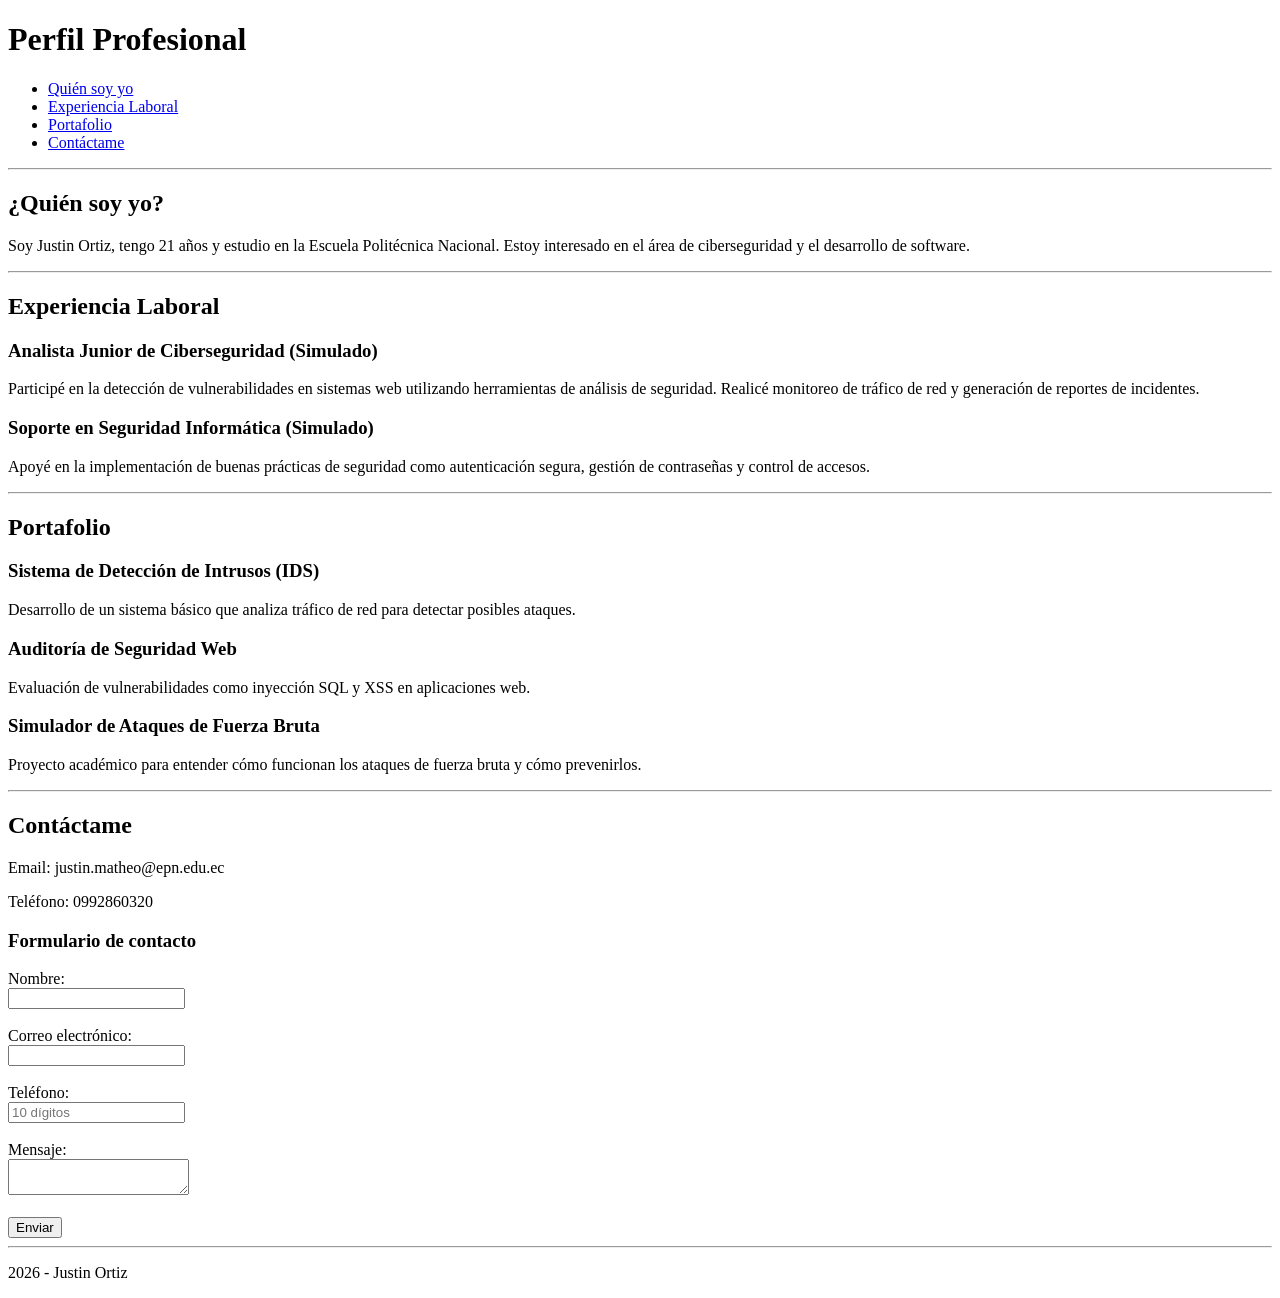
==== index.html @ f40f8153 "Mi web Personal" ====
<!DOCTYPE html>
<html lang="es">
<head>
    <meta charset="UTF-8">
    <title>Perfil Profesional - Justin Ortiz</title>
</head>
<body>

<header>
    <h1>Perfil Profesional</h1>
    <nav>
        <ul>
            <li><a href="#sobre-mi">Quién soy yo</a></li>
            <li><a href="#experiencia">Experiencia Laboral</a></li>
            <li><a href="#portafolio">Portafolio</a></li>
            <li><a href="#contacto">Contáctame</a></li>
        </ul>
    </nav>
</header>

<hr>

<section id="sobre-mi">
    <h2>¿Quién soy yo?</h2>
    <p>
        Soy Justin Ortiz, tengo 21 años y estudio en la Escuela Politécnica Nacional.
        Estoy interesado en el área de ciberseguridad y el desarrollo de software.
    </p>
</section>

<hr>

<section id="experiencia">
    <h2>Experiencia Laboral</h2>
    <article>
        <h3>Analista Junior de Ciberseguridad (Simulado)</h3>
        <p>
            Participé en la detección de vulnerabilidades en sistemas web utilizando herramientas de análisis de seguridad.
            Realicé monitoreo de tráfico de red y generación de reportes de incidentes.
        </p>
    </article>

    <article>
        <h3>Soporte en Seguridad Informática (Simulado)</h3>
        <p>
            Apoyé en la implementación de buenas prácticas de seguridad como autenticación segura,
            gestión de contraseñas y control de accesos.
        </p>
    </article>
</section>

<hr>

<section id="portafolio">
    <h2>Portafolio</h2>

    <article>
        <h3>Sistema de Detección de Intrusos (IDS)</h3>
        <p>
            Desarrollo de un sistema básico que analiza tráfico de red para detectar posibles ataques.
        </p>
    </article>

    <article>
        <h3>Auditoría de Seguridad Web</h3>
        <p>
            Evaluación de vulnerabilidades como inyección SQL y XSS en aplicaciones web.
        </p>
    </article>

    <article>
        <h3>Simulador de Ataques de Fuerza Bruta</h3>
        <p>
            Proyecto académico para entender cómo funcionan los ataques de fuerza bruta y cómo prevenirlos.
        </p>
    </article>

</section>

<hr>

<section id="contacto">
    <h2>Contáctame</h2>

    <p>Email: justin.matheo@epn.edu.ec</p>
    <p>Teléfono: 0992860320</p>

    <h3>Formulario de contacto</h3>

    <form>
        <label for="nombre">Nombre:</label><br>
        <input type="text" id="nombre" name="nombre" required minlength="3"><br><br>

        <label for="email">Correo electrónico:</label><br>
        <input type="email" id="email" name="email" required><br><br>

        <label for="telefono">Teléfono:</label><br>
        <input type="tel" id="telefono" name="telefono" pattern="[0-9]{10}" placeholder="10 dígitos" required><br><br>

        <label for="mensaje">Mensaje:</label><br>
        <textarea id="mensaje" name="mensaje" required minlength="10"></textarea><br><br>

        <button type="submit">Enviar</button>
    </form>

</section>

<hr>

<footer>
    <p>2026 - Justin Ortiz</p>
</footer>

</body>
</html>
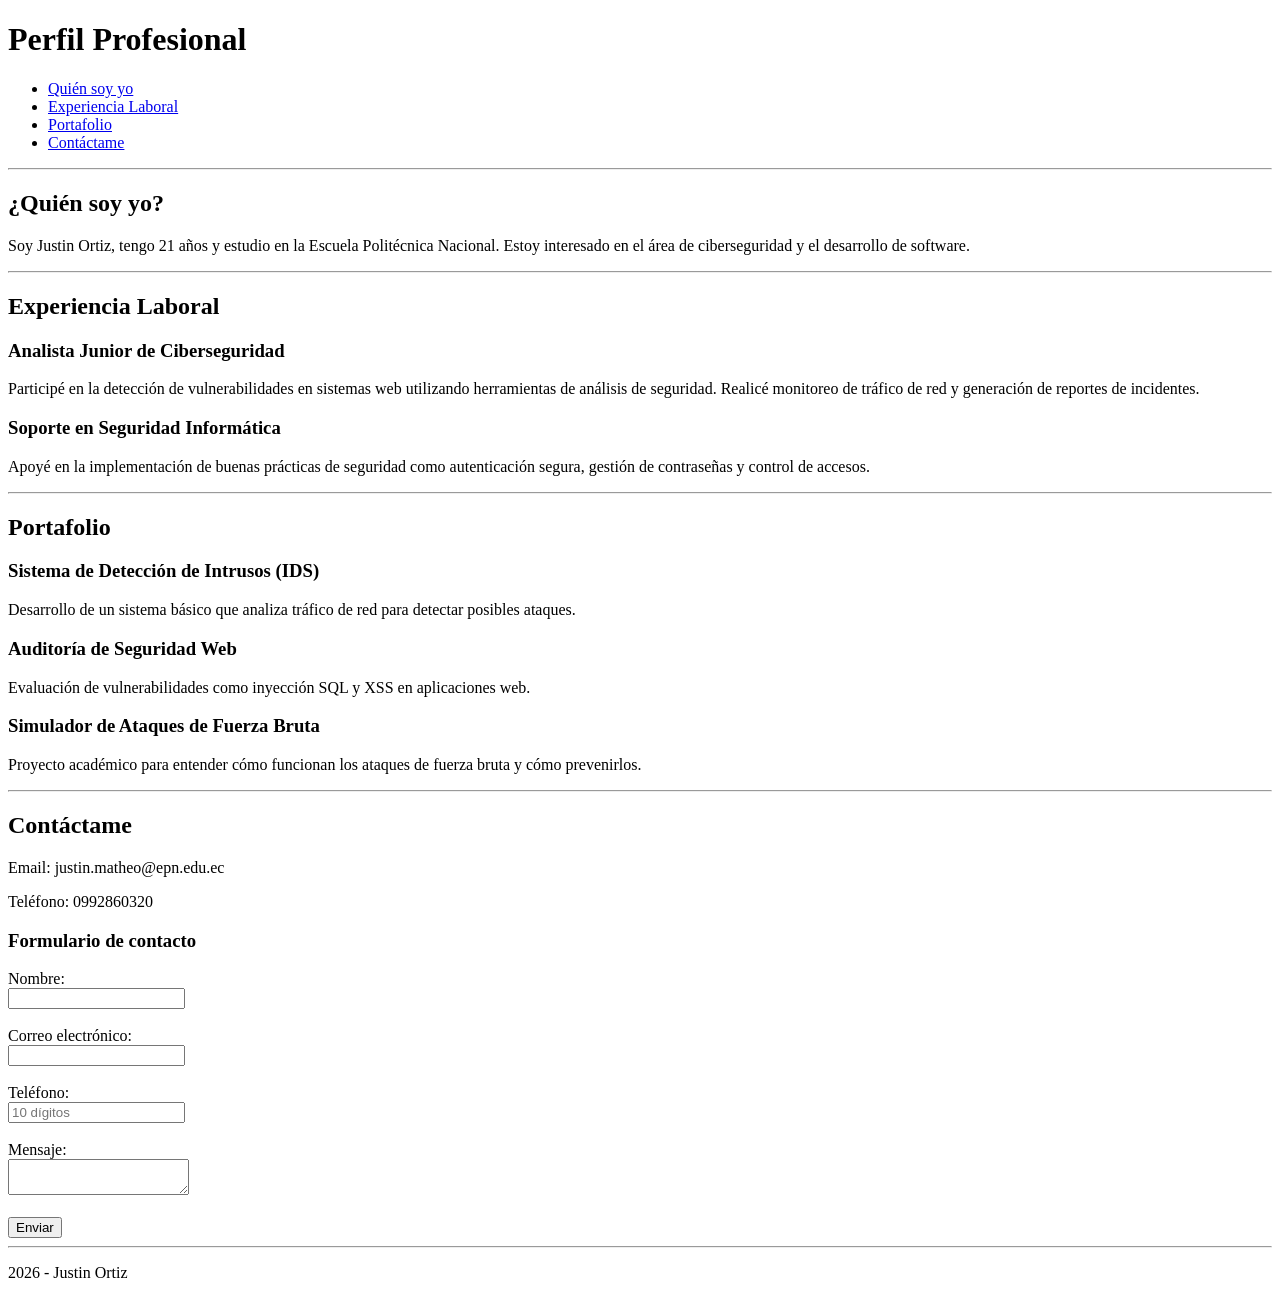
==== commit b2903152: "Mi web Personal v0.1" ====
--- a/index.html
+++ b/index.html
@@ -33,7 +33,7 @@
 <section id="experiencia">
     <h2>Experiencia Laboral</h2>
     <article>
-        <h3>Analista Junior de Ciberseguridad (Simulado)</h3>
+        <h3>Analista Junior de Ciberseguridad </h3>
         <p>
             Participé en la detección de vulnerabilidades en sistemas web utilizando herramientas de análisis de seguridad.
             Realicé monitoreo de tráfico de red y generación de reportes de incidentes.
@@ -41,7 +41,7 @@
     </article>
 
     <article>
-        <h3>Soporte en Seguridad Informática (Simulado)</h3>
+        <h3>Soporte en Seguridad Informática </h3>
         <p>
             Apoyé en la implementación de buenas prácticas de seguridad como autenticación segura,
             gestión de contraseñas y control de accesos.
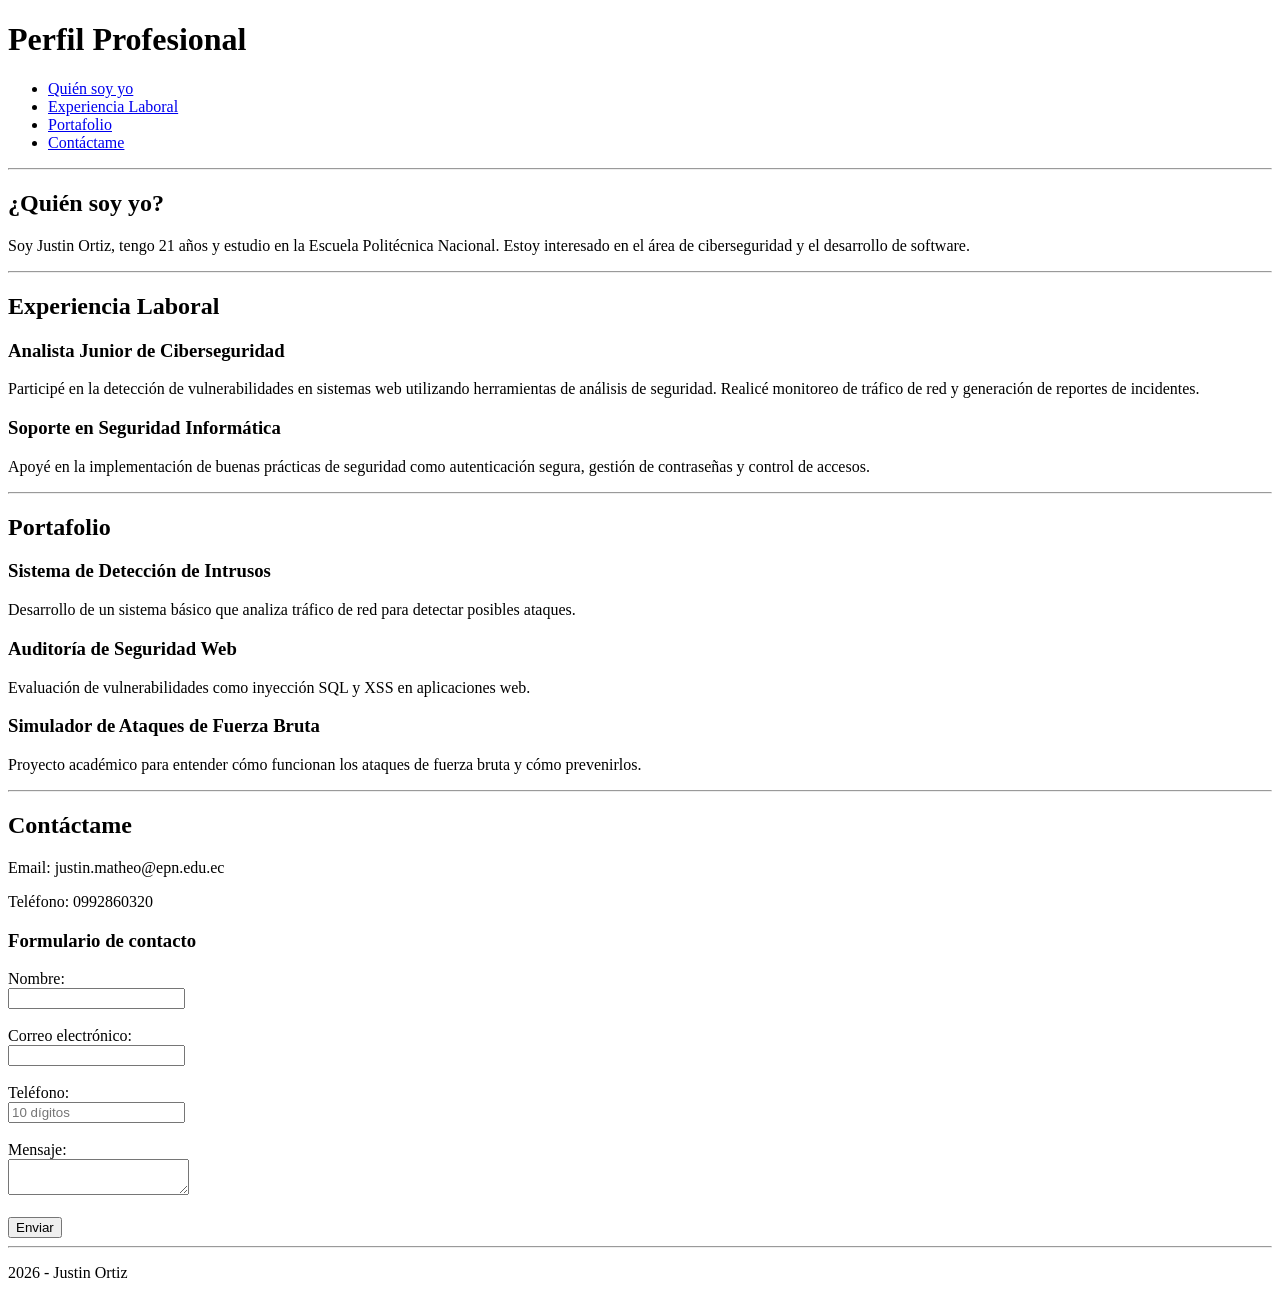
==== commit 784207d4: "actualización" ====
--- a/index.html
+++ b/index.html
@@ -55,7 +55,7 @@
     <h2>Portafolio</h2>
 
     <article>
-        <h3>Sistema de Detección de Intrusos (IDS)</h3>
+        <h3>Sistema de Detección de Intrusos </h3>
         <p>
             Desarrollo de un sistema básico que analiza tráfico de red para detectar posibles ataques.
         </p>
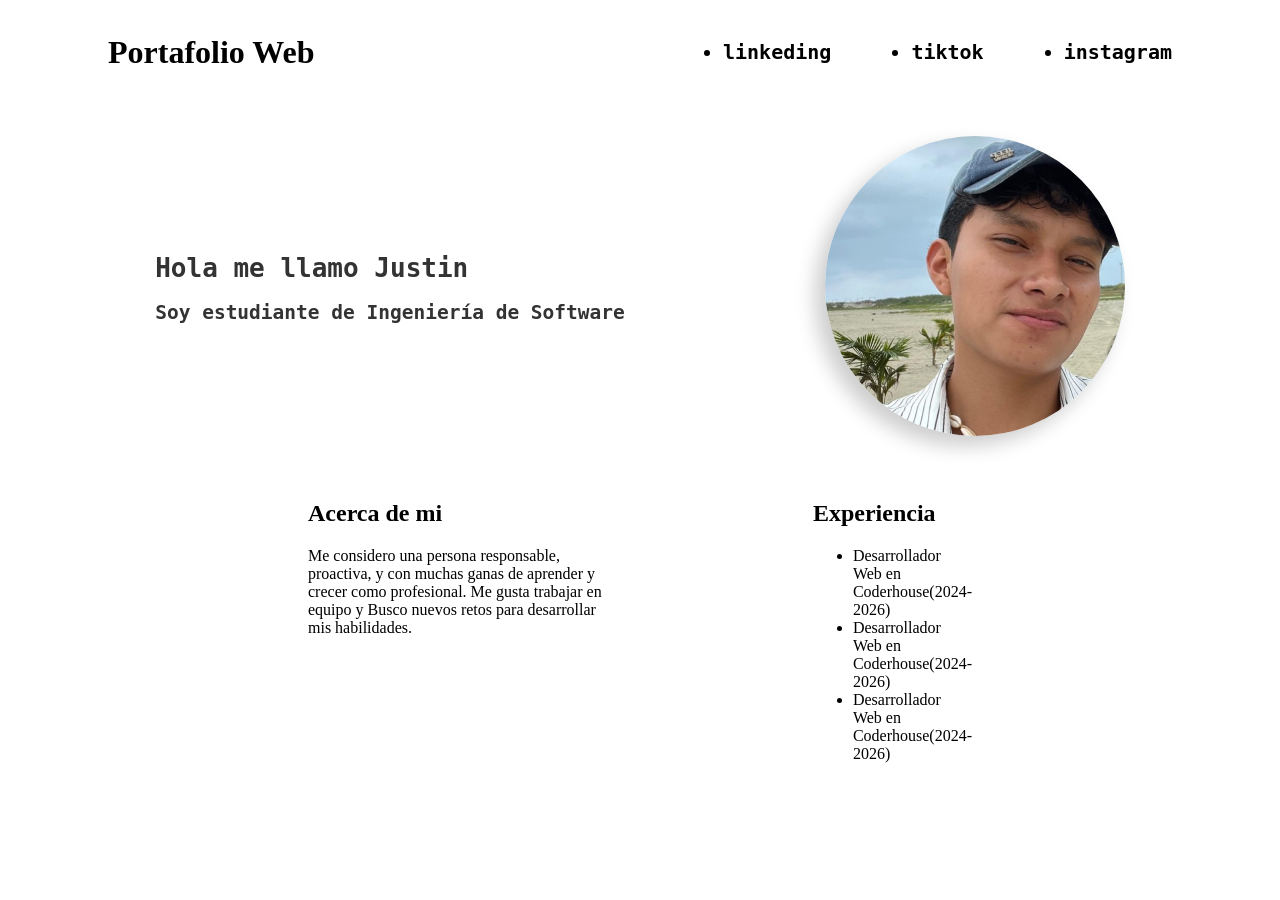
==== commit 45c30337: "Estilo" ====
--- a/index.html
+++ b/index.html
@@ -1,115 +1,45 @@
 <!DOCTYPE html>
-<html lang="es">
+<html lang="en">
 <head>
     <meta charset="UTF-8">
-    <title>Perfil Profesional - Justin Ortiz</title>
+    <meta name="viewport" content="width=device-width, initial-scale=1.0">
+    <title>Mi portafolio</title>
+    <link rel="stylesheet" href="desing.css">
 </head>
 <body>
+    <h1 class="contenedor01">Portafolio Web
+        <ul class="redes-sociales">
+            <li class="red">linkeding</li>
+            <li class="red">tiktok</li>
+            <li class="red">instagram</li>
+        </ul>
+    </h1>
+    <div class="contenedor-general">
+        <div class="contenedor">
+            <div class="texto">
+                <h1>Hola me llamo Justin</h1>
+                <h2>Soy estudiante de Ingeniería de Software</h2>
+            </div>
+            <div class="contenedor-imagen-yo">
+                <img class="imagen-yo" src="imagenes/Yo.jpeg" alt="">
+            </div>
+        </div>
+    </div>
 
-<header>
-    <h1>Perfil Profesional</h1>
-    <nav>
-        <ul>
-            <li><a href="#sobre-mi">Quién soy yo</a></li>
-            <li><a href="#experiencia">Experiencia Laboral</a></li>
-            <li><a href="#portafolio">Portafolio</a></li>
-            <li><a href="#contacto">Contáctame</a></li>
+    <div class="contenedor2">
+        <div class="texto2">
+            <h2>Acerca de mi</h2>
+            <p>Me considero una persona responsable, proactiva, y con muchas ganas de aprender y crecer como profesional. Me gusta trabajar en equipo y Busco nuevos retos para desarrollar mis habilidades.</p>
+        </div>
+        <div class="texto2">
+            <h2>Experiencia</h2>
+            <ul>
+            <li>Desarrollador Web en Coderhouse(2024-2026)</li>
+            <li>Desarrollador Web en Coderhouse(2024-2026)</li>
+            <li>Desarrollador Web en Coderhouse(2024-2026)</li>
         </ul>
-    </nav>
-</header>
-
-<hr>
-
-<section id="sobre-mi">
-    <h2>¿Quién soy yo?</h2>
-    <p>
-        Soy Justin Ortiz, tengo 21 años y estudio en la Escuela Politécnica Nacional.
-        Estoy interesado en el área de ciberseguridad y el desarrollo de software.
-    </p>
-</section>
-
-<hr>
-
-<section id="experiencia">
-    <h2>Experiencia Laboral</h2>
-    <article>
-        <h3>Analista Junior de Ciberseguridad </h3>
-        <p>
-            Participé en la detección de vulnerabilidades en sistemas web utilizando herramientas de análisis de seguridad.
-            Realicé monitoreo de tráfico de red y generación de reportes de incidentes.
-        </p>
-    </article>
-
-    <article>
-        <h3>Soporte en Seguridad Informática </h3>
-        <p>
-            Apoyé en la implementación de buenas prácticas de seguridad como autenticación segura,
-            gestión de contraseñas y control de accesos.
-        </p>
-    </article>
-</section>
-
-<hr>
-
-<section id="portafolio">
-    <h2>Portafolio</h2>
-
-    <article>
-        <h3>Sistema de Detección de Intrusos </h3>
-        <p>
-            Desarrollo de un sistema básico que analiza tráfico de red para detectar posibles ataques.
-        </p>
-    </article>
-
-    <article>
-        <h3>Auditoría de Seguridad Web</h3>
-        <p>
-            Evaluación de vulnerabilidades como inyección SQL y XSS en aplicaciones web.
-        </p>
-    </article>
-
-    <article>
-        <h3>Simulador de Ataques de Fuerza Bruta</h3>
-        <p>
-            Proyecto académico para entender cómo funcionan los ataques de fuerza bruta y cómo prevenirlos.
-        </p>
-    </article>
-
-</section>
-
-<hr>
-
-<section id="contacto">
-    <h2>Contáctame</h2>
-
-    <p>Email: justin.matheo@epn.edu.ec</p>
-    <p>Teléfono: 0992860320</p>
-
-    <h3>Formulario de contacto</h3>
-
-    <form>
-        <label for="nombre">Nombre:</label><br>
-        <input type="text" id="nombre" name="nombre" required minlength="3"><br><br>
-
-        <label for="email">Correo electrónico:</label><br>
-        <input type="email" id="email" name="email" required><br><br>
-
-        <label for="telefono">Teléfono:</label><br>
-        <input type="tel" id="telefono" name="telefono" pattern="[0-9]{10}" placeholder="10 dígitos" required><br><br>
-
-        <label for="mensaje">Mensaje:</label><br>
-        <textarea id="mensaje" name="mensaje" required minlength="10"></textarea><br><br>
-
-        <button type="submit">Enviar</button>
-    </form>
-
-</section>
-
-<hr>
-
-<footer>
-    <p>2026 - Justin Ortiz</p>
-</footer>
+        </div>
+    </div>
 
 </body>
 </html>
--- a/desing.css
+++ b/desing.css
@@ -0,0 +1,44 @@
+.imagen-yo {
+    width: 300px;
+    height: 300px;
+    object-fit: cover;
+    border-radius: 50%;
+    box-shadow: -10px 10px 20px rgba(0, 0, 0, 0.2);   
+}
+.texto {
+    font-family: monospace;
+    color: #333;
+}
+.contenedor01 {
+    display: flex;
+    justify-content: space-between;
+    align-items: center;
+    margin: 0px 100px 0px 100px;    
+}
+.redes-sociales {
+    display: flex;
+    gap: 80px;     
+    font-family: 'Segoe UI', Tahoma, Geneva, Verdana, sans-serif;
+}   
+.red {
+    font-family: monospace;
+    font-size: 20px;
+}   
+.contenedor {
+    display: flex;
+    justify-content: space-between;
+    align-items: center;
+    padding: 40px;
+    justify-content: center;
+    gap: 200px;
+}
+.contenedor2 {
+    display: flex;
+    gap: 200px;
+    margin-left: 300px;
+    margin-right: 300px;
+}
+
+
+
+
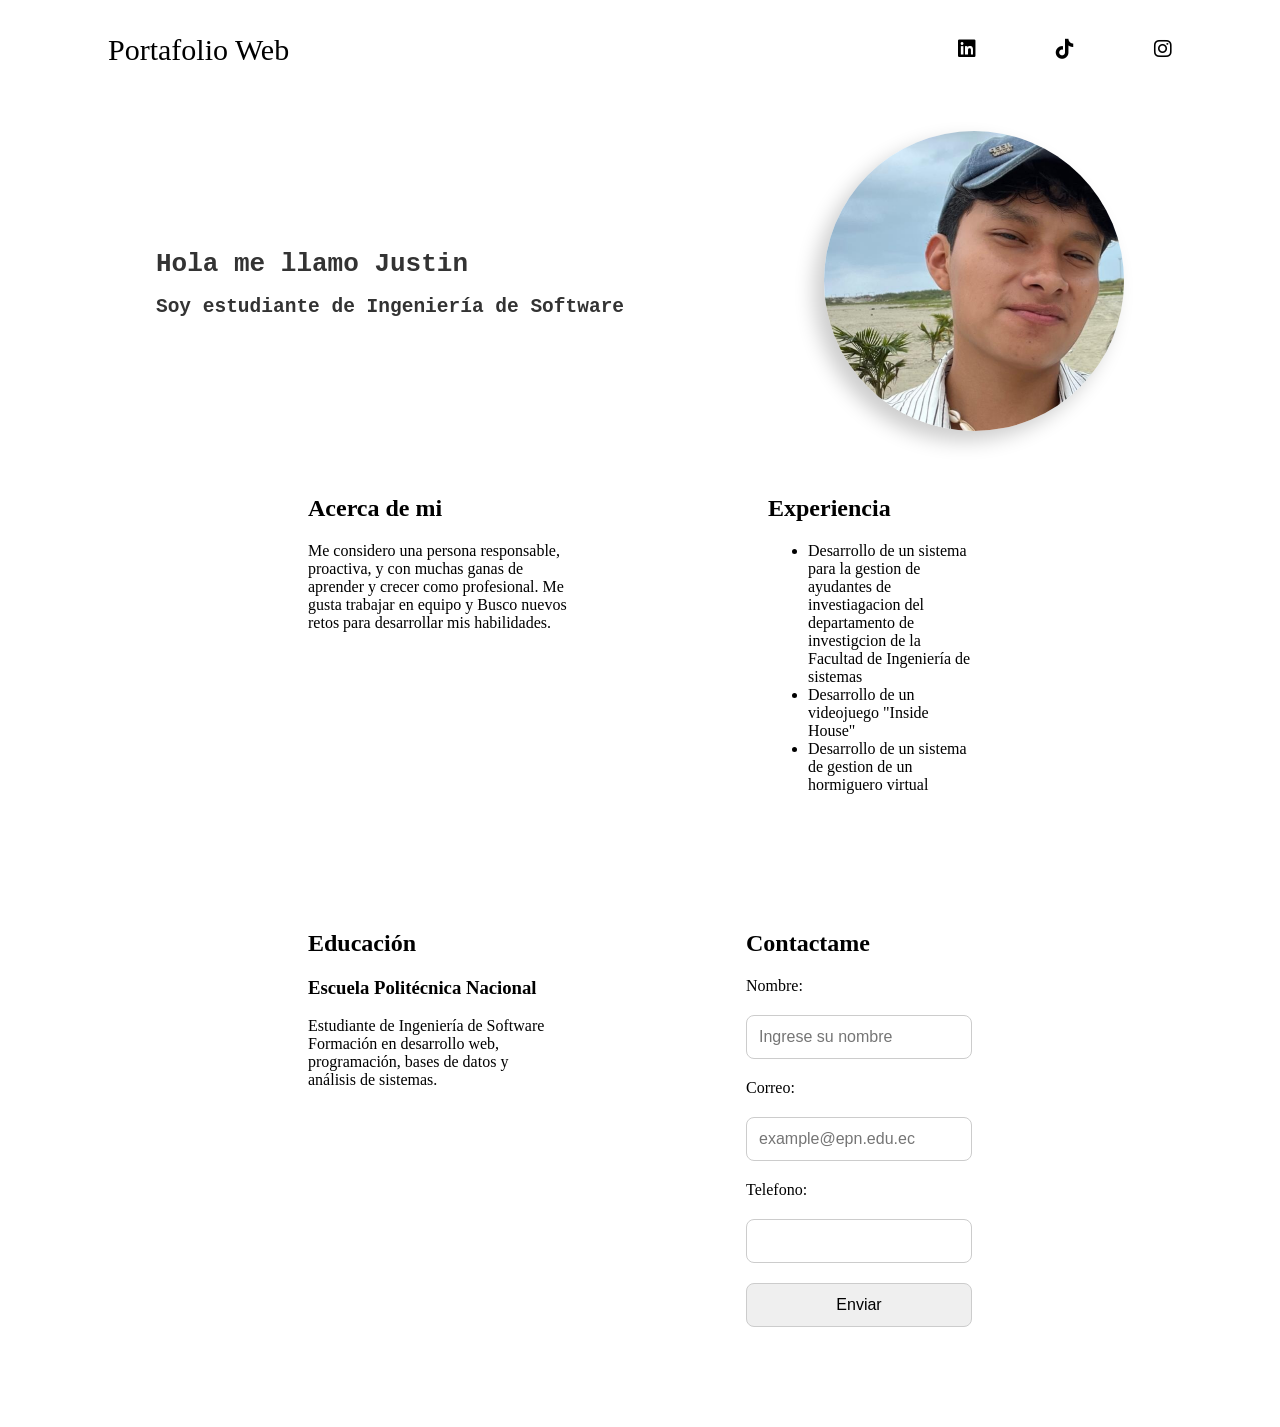
==== commit 519452b0: "Estilo aplicado" ====
--- a/index.html
+++ b/index.html
@@ -5,15 +5,16 @@
     <meta name="viewport" content="width=device-width, initial-scale=1.0">
     <title>Mi portafolio</title>
     <link rel="stylesheet" href="desing.css">
+    <link rel="stylesheet" href="https://cdnjs.cloudflare.com/ajax/libs/font-awesome/6.5.0/css/all.min.css">
 </head>
 <body>
-    <h1 class="contenedor01">Portafolio Web
+    <nav class="contenedor01">Portafolio Web
         <ul class="redes-sociales">
-            <li class="red">linkeding</li>
-            <li class="red">tiktok</li>
-            <li class="red">instagram</li>
-        </ul>
-    </h1>
+        <li class="red"><i class="fa-brands fa-linkedin"></i></li>
+        <li class="red"><i class="fa-brands fa-tiktok"></i></li>
+        <li class="red"><i class="fa-brands fa-instagram"></i></li>
+    </ul>
+    </nav>
     <div class="contenedor-general">
         <div class="contenedor">
             <div class="texto">
@@ -34,12 +35,43 @@
         <div class="texto2">
             <h2>Experiencia</h2>
             <ul>
-            <li>Desarrollador Web en Coderhouse(2024-2026)</li>
-            <li>Desarrollador Web en Coderhouse(2024-2026)</li>
-            <li>Desarrollador Web en Coderhouse(2024-2026)</li>
+            <li>Desarrollo de un sistema para la gestion de ayudantes de investiagacion del departamento de investigcion de la Facultad de Ingeniería de sistemas</li>
+            <li>Desarrollo de un videojuego "Inside House"</li>
+            <li>Desarrollo de un sistema de gestion de un hormiguero virtual</li>
         </ul>
         </div>
     </div>
 
+<div class="contenedor3">
+
+    <div class="educacion">
+        <h2>Educación</h2>
+
+        <h3>Escuela Politécnica Nacional</h3>
+        <p>
+            Estudiante de Ingeniería de Software <br>
+            Formación en desarrollo web, programación,
+            bases de datos y análisis de sistemas.
+        </p>
+    </div>
+
+     <section>
+        <h2>Contactame</h2>
+        
+        <form action="">
+            <label for="nombre">Nombre:</label>
+            <input type="text" id="nombre" name="nombre" 
+            placeholder="Ingrese su nombre" required>
+            <label for="email">Correo:</label>
+            <input type="email" name="email" placeholder="example@epn.edu.ec" required>
+            <label for="telefono">Telefono:</label>
+            <input type="tel" name="telefono" pattern="[9876][0-9]{8}" required>
+            <input type="submit" value="Enviar">
+
+        </form>
+
+    </section>
+</div>
+
 </body>
 </html>
--- a/desing.css
+++ b/desing.css
@@ -13,17 +13,21 @@
     display: flex;
     justify-content: space-between;
     align-items: center;
-    margin: 0px 100px 0px 100px;    
+    margin: 0px 100px 0px 100px;
+    font-family: Georgia, 'Times New Roman', Times, serif;
+    font-size: 30px;
 }
 .redes-sociales {
     display: flex;
     gap: 80px;     
-    font-family: 'Segoe UI', Tahoma, Geneva, Verdana, sans-serif;
-}   
+    list-style: none;
+    text-decoration: none;
+}
 .red {
-    font-family: monospace;
     font-size: 20px;
-}   
+    cursor: pointer;
+    transition: all 0.3s ease;
+}
 .contenedor {
     display: flex;
     justify-content: space-between;
@@ -38,6 +42,48 @@
     margin-left: 300px;
     margin-right: 300px;
 }
+.contenedor3 {
+    display: flex;
+    gap: 200px;
+    margin: 100px 300px;
+    align-items: flex-start;
+}
+
+.educacion {
+    width: 50%;
+}
+
+.contacto {
+    width: 50%;
+}
+
+form {
+    display: flex;
+    flex-direction: column;
+    gap: 20px;
+}
+
+input {
+    padding: 12px;
+    border: 1px solid #ccc;
+    border-radius: 8px;
+    font-size: 16px;
+}
+
+button {
+    padding: 12px;
+    border: none;
+    border-radius: 8px;
+    background: #333;
+    color: white;
+    font-size: 16px;
+    cursor: pointer;
+}
+
+button:hover {
+    transform: scale(1.03);
+    transition: 0.3s;
+}
 
 
 
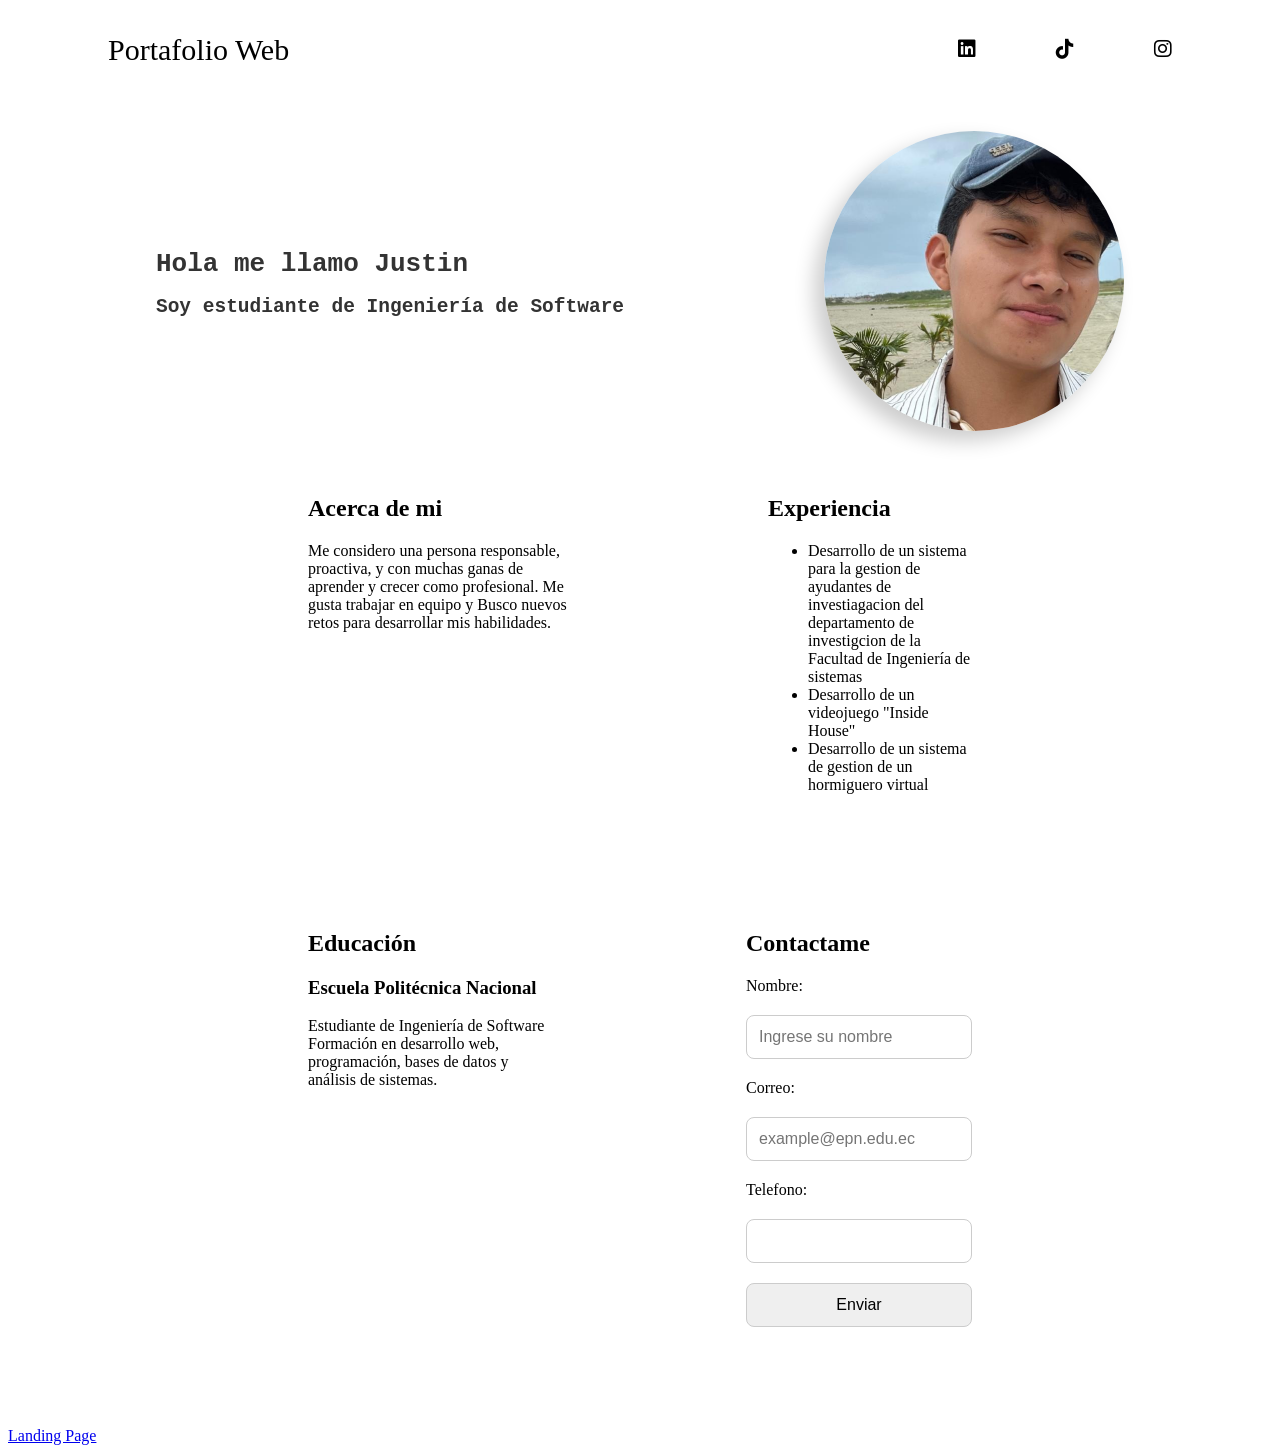
==== commit 752cbe4d: "Repaso general" ====
--- a/index.html
+++ b/index.html
@@ -67,10 +67,12 @@
             <label for="telefono">Telefono:</label>
             <input type="tel" name="telefono" pattern="[9876][0-9]{8}" required>
             <input type="submit" value="Enviar">
+        </form>
+    </section>
+</div>
 
-        </form>
-
-    </section>
+<div>
+    <a href="LandingP.html">Landing Page</a>
 </div>
 
 </body>
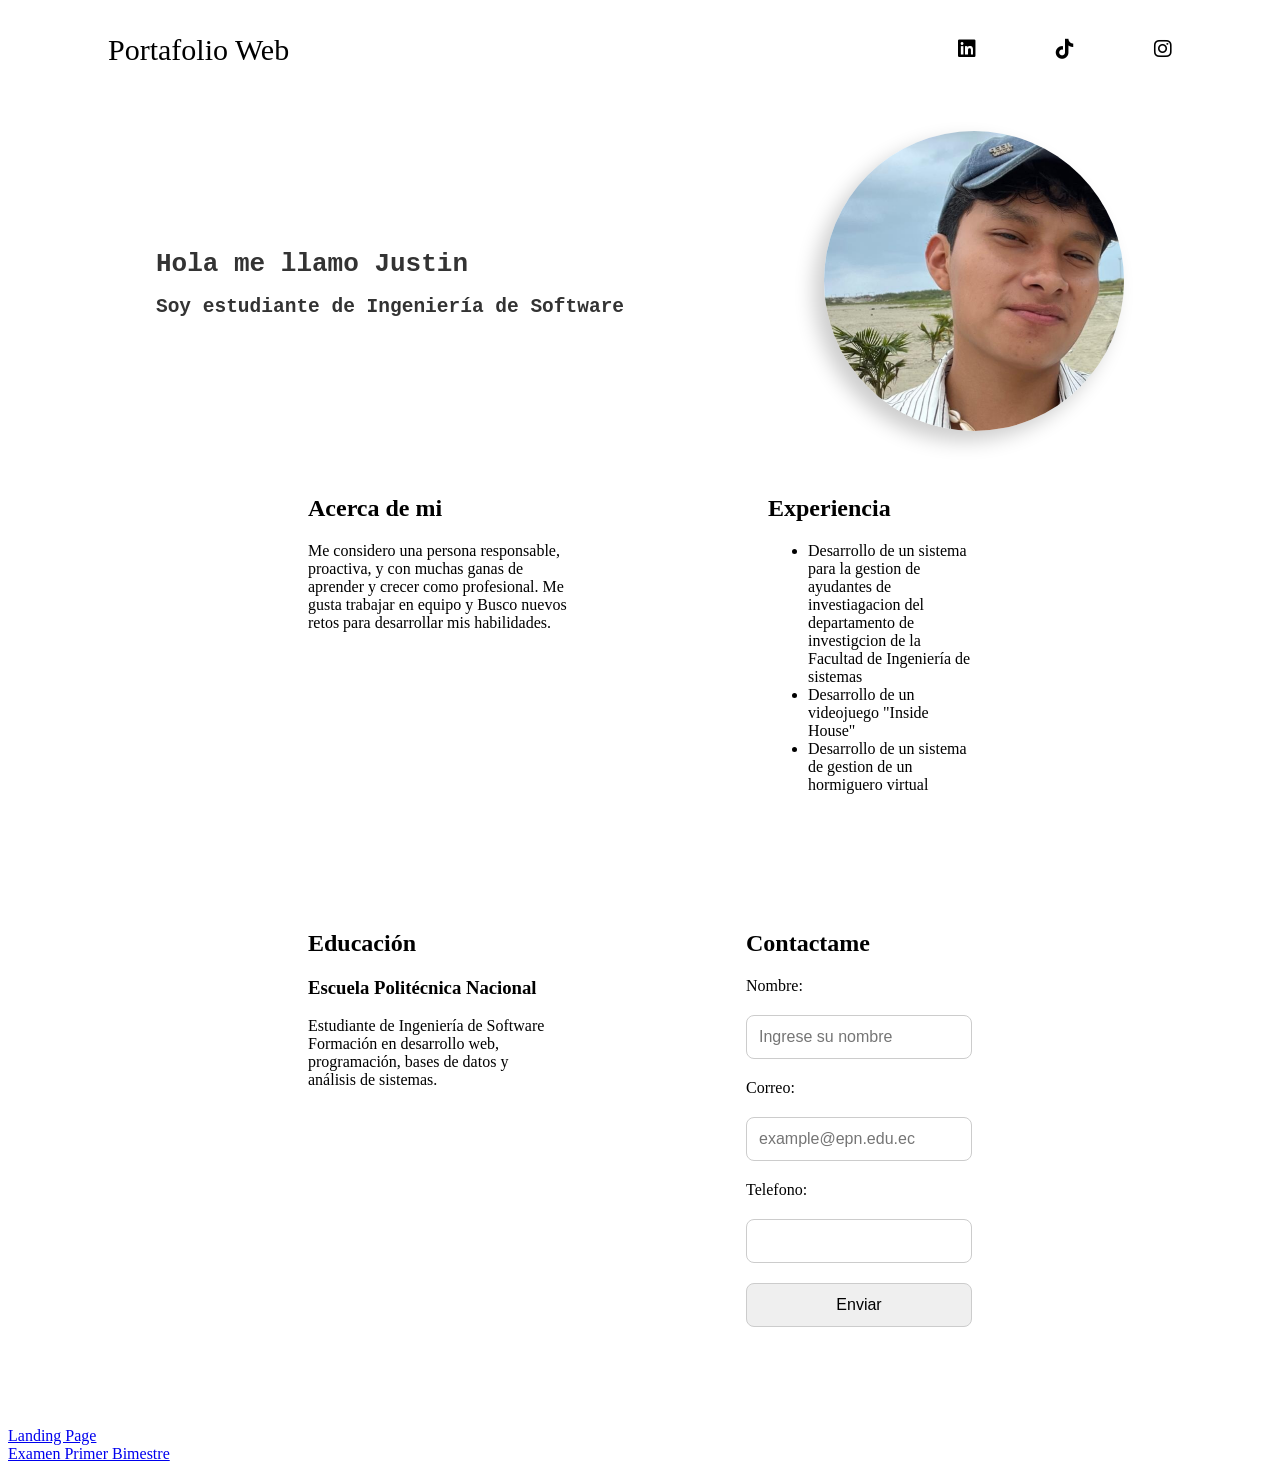
==== commit bae8a3c4: "Examen Primer bimestre" ====
--- a/index.html
+++ b/index.html
@@ -74,6 +74,9 @@
 <div>
     <a href="LandingP.html">Landing Page</a>
 </div>
+<div>
+    <a href="Examen/index.html">Examen Primer Bimestre</a>
+</div>
 
 </body>
 </html>
